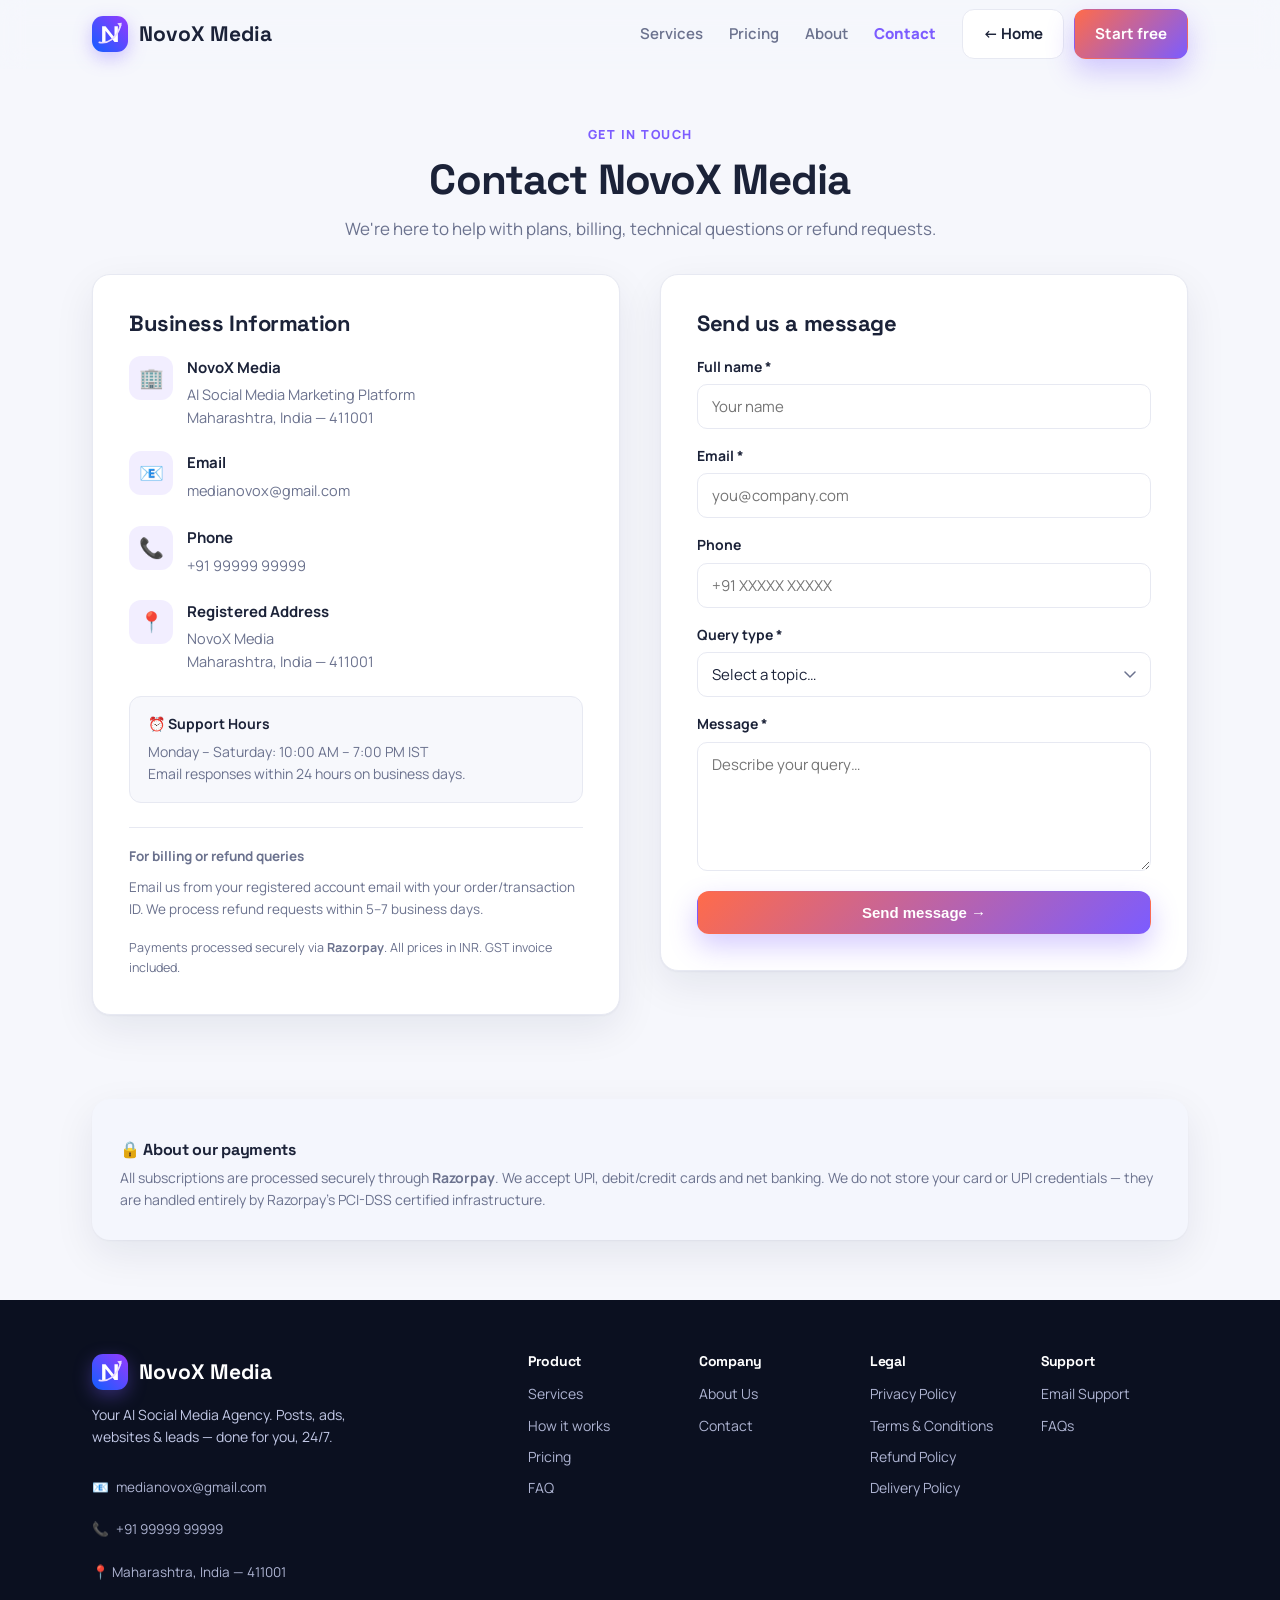
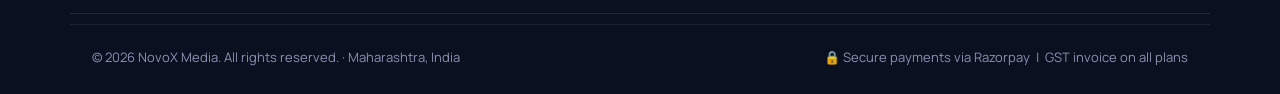
==== contact.html @ 45d8a786 "update landing page with a rozarpay requirement" ====
<!doctype html>
<html lang="en">
<head>
  <meta charset="utf-8" />
  <meta name="viewport" content="width=device-width, initial-scale=1" />
  <title>Contact Us — NovoX Media</title>
  <meta name="description" content="Contact NovoX Media for support, billing enquiries, refund requests or general questions about our AI social media marketing platform." />
  <link rel="icon" type="image/svg+xml" href="logo.svg" />
  <link rel="preconnect" href="https://fonts.googleapis.com" />
  <link rel="preconnect" href="https://fonts.gstatic.com" crossorigin />
  <link href="https://fonts.googleapis.com/css2?family=Manrope:wght@400;500;600;700;800&family=Space+Grotesk:wght@500;600;700&display=swap" rel="stylesheet" />
  <link rel="stylesheet" href="styles.css" />
  <link rel="stylesheet" href="legal.css" />
  <style>
    .contact-page-grid{display:grid;grid-template-columns:1fr 1fr;gap:40px;align-items:start;margin-top:32px}
    .contact-info-box{background:#fff;border:1px solid var(--line);border-radius:var(--radius);padding:36px;box-shadow:var(--shadow)}
    .contact-info-box h2{font-size:22px;margin-bottom:20px}
    .cinfo-row{display:flex;gap:14px;align-items:flex-start;margin-bottom:22px}
    .cinfo-ic{width:44px;height:44px;border-radius:12px;flex:none;display:grid;place-items:center;font-size:20px;background:rgba(124,92,255,.1)}
    .cinfo-text b{display:block;font-size:15px;margin-bottom:3px}
    .cinfo-text a,.cinfo-text p{font-size:14.5px;color:var(--muted)}
    .cinfo-text a:hover{color:var(--violet)}
    .cinfo-hours{background:#f7f8fc;border:1px solid var(--line);border-radius:12px;padding:16px 18px;margin-top:20px;font-size:14px;color:var(--muted)}
    .cinfo-hours b{display:block;font-size:14px;color:var(--text);margin-bottom:6px}
    .contact-form-box{background:#fff;border:1px solid var(--line);border-radius:var(--radius);padding:36px;box-shadow:var(--shadow)}
    .contact-form-box h2{font-size:22px;margin-bottom:20px}
    .cf-field{display:flex;flex-direction:column;gap:6px;margin-bottom:16px}
    .cf-field label{font-weight:700;font-size:14px}
    .cf-input{border:1px solid var(--line);border-radius:10px;padding:11px 14px;font-size:15px;font-family:var(--font);color:var(--text);background:#fff;transition:border-color .15s,box-shadow .15s;resize:vertical}
    .cf-input:focus{outline:none;border-color:var(--violet);box-shadow:0 0 0 3px rgba(124,92,255,.12)}
    .cf-select{appearance:none;background:url("data:image/svg+xml,%3Csvg xmlns='http://www.w3.org/2000/svg' width='12' height='8' viewBox='0 0 12 8'%3E%3Cpath d='M1 1l5 5 5-5' stroke='%236b728e' fill='none' stroke-width='1.5' stroke-linecap='round'/%3E%3C/svg%3E") no-repeat right 14px center;padding-right:36px}
    .cf-submit{width:100%;margin-top:4px}
    .cf-note{font-size:13px;color:var(--muted);margin-top:10px;text-align:center}
    @media(max-width:760px){.contact-page-grid{grid-template-columns:1fr}}
  </style>
</head>
<body>

  <header class="nav" id="nav">
    <div class="wrap nav-in">
      <a href="/" class="brand">
        <span class="brand-mark">N</span>
        <span class="brand-name">NovoX Media</span>
      </a>
      <nav class="nav-links" id="navLinks">
        <a href="/#services">Services</a>
        <a href="/#pricing">Pricing</a>
        <a href="/#about">About</a>
        <a href="/contact" style="color:var(--violet);font-weight:800">Contact</a>
      </nav>
      <div class="nav-cta">
        <a href="/" class="btn btn-ghost">← Home</a>
        <a href="#" class="btn btn-primary cta-start">Start free</a>
      </div>
      <button class="hamburger" id="hamburger" aria-label="Menu"><span></span><span></span><span></span></button>
    </div>
  </header>

  <section class="section" style="padding-top:52px">
    <div class="wrap">
      <div class="head reveal" style="margin-bottom:0">
        <span class="eyebrow">Get in touch</span>
        <h1 style="font-size:clamp(28px,4vw,42px)">Contact NovoX Media</h1>
        <p>We're here to help with plans, billing, technical questions or refund requests.</p>
      </div>

      <div class="contact-page-grid">

        <!-- Left: Business info -->
        <div class="contact-info-box reveal">
          <h2>Business Information</h2>

          <div class="cinfo-row">
            <div class="cinfo-ic">🏢</div>
            <div class="cinfo-text">
              <b>NovoX Media</b>
              <p>AI Social Media Marketing Platform</p>
              <p>Maharashtra, India — 411001</p>
            </div>
          </div>

          <div class="cinfo-row">
            <div class="cinfo-ic">📧</div>
            <div class="cinfo-text">
              <b>Email</b>
              <a href="mailto:medianovox@gmail.com">medianovox@gmail.com</a>
            </div>
          </div>

          <div class="cinfo-row">
            <div class="cinfo-ic">📞</div>
            <div class="cinfo-text">
              <b>Phone</b>
              <a href="tel:+919999999999">+91 99999 99999</a>
            </div>
          </div>

          <div class="cinfo-row">
            <div class="cinfo-ic">📍</div>
            <div class="cinfo-text">
              <b>Registered Address</b>
              <p>NovoX Media<br>Maharashtra, India — 411001</p>
            </div>
          </div>

          <div class="cinfo-hours">
            <b>⏰ Support Hours</b>
            Monday – Saturday: 10:00 AM – 7:00 PM IST<br>
            Email responses within 24 hours on business days.
          </div>

          <div style="margin-top:24px;padding-top:18px;border-top:1px solid var(--line)">
            <p style="font-size:13.5px;color:var(--muted);margin-bottom:10px"><strong>For billing or refund queries</strong></p>
            <p style="font-size:13.5px;color:var(--muted)">Email us from your registered account email with your order/transaction ID. We process refund requests within 5–7 business days.</p>
          </div>

          <div style="margin-top:18px">
            <p style="font-size:12.5px;color:var(--muted)">Payments processed securely via <strong>Razorpay</strong>. All prices in INR. GST invoice included.</p>
          </div>
        </div>

        <!-- Right: Contact form -->
        <div class="contact-form-box reveal" data-delay="100">
          <h2>Send us a message</h2>
          <form id="contactForm" onsubmit="handleSubmit(event)">
            <div class="cf-field">
              <label for="cf-name">Full name *</label>
              <input class="cf-input" id="cf-name" type="text" placeholder="Your name" required />
            </div>
            <div class="cf-field">
              <label for="cf-email">Email *</label>
              <input class="cf-input" id="cf-email" type="email" placeholder="you@company.com" required />
            </div>
            <div class="cf-field">
              <label for="cf-phone">Phone</label>
              <input class="cf-input" id="cf-phone" type="tel" placeholder="+91 XXXXX XXXXX" />
            </div>
            <div class="cf-field">
              <label for="cf-type">Query type *</label>
              <select class="cf-input cf-select" id="cf-type" required>
                <option value="">Select a topic…</option>
                <option>General enquiry</option>
                <option>Billing &amp; payments</option>
                <option>Refund request</option>
                <option>Technical support</option>
                <option>Partnership</option>
                <option>Other</option>
              </select>
            </div>
            <div class="cf-field">
              <label for="cf-msg">Message *</label>
              <textarea class="cf-input" id="cf-msg" rows="5" placeholder="Describe your query…" required></textarea>
            </div>
            <button type="submit" class="btn btn-primary cf-submit" id="cfBtn">Send message →</button>
            <p class="cf-note" id="cfNote" style="display:none"></p>
          </form>
        </div>

      </div>
    </div>
  </section>

  <div class="wrap" style="max-width:1140px;margin:0 auto;padding:0 22px 60px">
    <div class="about-item" style="background:#f4f6fd;border:none">
      <h3 style="font-size:16px;margin-bottom:8px">🔒 About our payments</h3>
      <p style="font-size:14px">All subscriptions are processed securely through <strong>Razorpay</strong>. We accept UPI, debit/credit cards and net banking. We do not store your card or UPI credentials — they are handled entirely by Razorpay's PCI-DSS certified infrastructure.</p>
    </div>
  </div>

  <footer class="footer">
    <div class="wrap foot-in">
      <div class="foot-brand">
        <a href="/" class="brand"><span class="brand-mark">N</span><span class="brand-name">NovoX Media</span></a>
        <p>Your AI Social Media Agency. Posts, ads, websites &amp; leads — done for you, 24/7.</p>
        <div class="foot-contact">
          <p>📧 <a href="mailto:medianovox@gmail.com">medianovox@gmail.com</a></p>
          <p>📞 <a href="tel:+919999999999">+91 99999 99999</a></p>
          <p>📍 Maharashtra, India — 411001</p>
        </div>
      </div>
      <div class="foot-cols">
        <div><h4>Product</h4><a href="/#services">Services</a><a href="/#how">How it works</a><a href="/#pricing">Pricing</a><a href="/#faq">FAQ</a></div>
        <div><h4>Company</h4><a href="/#about">About Us</a><a href="/contact">Contact</a></div>
        <div><h4>Legal</h4><a href="/privacy">Privacy Policy</a><a href="/terms">Terms &amp; Conditions</a><a href="/refund">Refund Policy</a><a href="/shipping">Delivery Policy</a></div>
        <div><h4>Support</h4><a href="mailto:medianovox@gmail.com">Email Support</a><a href="/#faq">FAQs</a></div>
      </div>
    </div>
    <div class="wrap foot-bottom">
      <span>© <span id="year"></span> NovoX Media. All rights reserved. · Maharashtra, India</span>
      <span>🔒 Secure payments via Razorpay &nbsp;|&nbsp; GST invoice on all plans</span>
    </div>
  </footer>

  <script src="script.js"></script>
  <script>
    function handleSubmit(e) {
      e.preventDefault();
      const btn = document.getElementById('cfBtn');
      const note = document.getElementById('cfNote');
      btn.disabled = true;
      btn.textContent = 'Sending…';
      // Compose mailto link with form data
      const name = document.getElementById('cf-name').value;
      const email = document.getElementById('cf-email').value;
      const type = document.getElementById('cf-type').value;
      const msg = document.getElementById('cf-msg').value;
      const subject = encodeURIComponent(`[${type}] Message from ${name}`);
      const body = encodeURIComponent(`Name: ${name}\nEmail: ${email}\nQuery: ${type}\n\n${msg}`);
      window.location.href = `mailto:medianovox@gmail.com?subject=${subject}&body=${body}`;
      note.textContent = 'Opening your email client… If it didn\'t open, email us directly at medianovox@gmail.com';
      note.style.display = 'block';
      btn.textContent = 'Message prepared ✓';
    }
  </script>
</body>
</html>
---- styles.css ----
/* ===== Design tokens (match the NovoX Media app) ===== */
:root{
  --ink:#0b1020; --ink-2:#141a30; --bg:#f6f7fc; --surface:#fff;
  --line:#e7e9f2; --text:#1b2238; --muted:#6b728e;
  --coral:#ff6b4a; --teal:#16c79a; --violet:#7c5cff; --amber:#f5a623; --blue:#3b82f6;
  --radius:18px; --shadow:0 1px 2px rgba(16,24,64,.04),0 14px 40px rgba(16,24,64,.08);
  --shadow-lg:0 30px 70px rgba(16,24,64,.20);
  --font:'Manrope',-apple-system,BlinkMacSystemFont,'Segoe UI',sans-serif;
  --display:'Space Grotesk',var(--font);
  --maxw:1140px;
}
*{box-sizing:border-box;margin:0;padding:0}
html{scroll-behavior:smooth}
body{font-family:var(--font);background:var(--bg);color:var(--text);line-height:1.6;-webkit-font-smoothing:antialiased;overflow-x:hidden}
a{color:inherit;text-decoration:none}
h1,h2,h3,h4{font-family:var(--display);font-weight:700;letter-spacing:-.02em;line-height:1.1}
img{max-width:100%}
.wrap{width:100%;max-width:var(--maxw);margin:0 auto;padding:0 22px}
.narrow{max-width:760px}
.grad{background:linear-gradient(120deg,var(--coral),var(--violet));-webkit-background-clip:text;background-clip:text;color:transparent}

/* ===== Buttons ===== */
.btn{display:inline-flex;align-items:center;justify-content:center;gap:8px;border:1px solid transparent;border-radius:12px;padding:12px 20px;font-weight:700;font-size:15px;cursor:pointer;transition:transform .12s ease,box-shadow .2s,filter .2s,background .2s;white-space:nowrap}
.btn:active{transform:translateY(1px)}
.btn-primary{background:linear-gradient(135deg,var(--coral),var(--violet));color:#fff;box-shadow:0 12px 28px rgba(124,92,255,.32)}
.btn-primary:hover{filter:brightness(1.07);transform:translateY(-2px)}
.btn-dark{background:var(--ink);color:#fff}
.btn-dark:hover{filter:brightness(1.25);transform:translateY(-2px)}
.btn-ghost{background:var(--surface);border-color:var(--line);color:var(--text)}
.btn-ghost:hover{border-color:var(--violet);color:var(--violet)}
.btn-light{background:#fff;color:var(--ink)}
.btn-light:hover{transform:translateY(-2px);box-shadow:0 14px 30px rgba(0,0,0,.18)}
.btn-outline{background:transparent;border-color:rgba(255,255,255,.4);color:#fff}
.btn-outline:hover{background:rgba(255,255,255,.12)}
.btn-lg{padding:15px 28px;font-size:16px;border-radius:14px}
.btn-block{width:100%}

/* ===== Nav ===== */
.nav{position:sticky;top:0;z-index:50;background:rgba(246,247,252,.7);backdrop-filter:blur(12px);border-bottom:1px solid transparent;transition:border-color .2s,background .2s,box-shadow .2s}
.nav.scrolled{background:rgba(255,255,255,.82);border-color:var(--line);box-shadow:0 6px 24px rgba(16,24,64,.06)}
.nav-in{display:flex;align-items:center;justify-content:space-between;height:68px;gap:18px}
.brand{display:flex;align-items:center;gap:11px;font-family:var(--display);font-weight:700}
.brand-mark{width:36px;height:36px;border-radius:11px;flex:none;background:url('logo.svg') center / cover no-repeat;display:grid;place-items:center;color:transparent;font-size:0;box-shadow:0 6px 18px rgba(124,92,255,.35)}
.brand-name{font-size:21px}
.nav-links{display:flex;gap:26px;margin-left:auto}
.nav-links a{font-weight:600;font-size:15px;color:var(--muted);position:relative}
.nav-links a:hover{color:var(--text)}
.nav-links a::after{content:'';position:absolute;left:0;bottom:-6px;width:0;height:2px;background:var(--violet);transition:width .2s}
.nav-links a:hover::after{width:100%}
.nav-cta{display:flex;gap:10px;margin-left:8px}
.hamburger{display:none;flex-direction:column;gap:5px;background:none;border:none;padding:8px}
.hamburger span{width:24px;height:2px;background:var(--text);border-radius:2px;transition:.25s}
.hamburger.open span:nth-child(1){transform:translateY(7px) rotate(45deg)}
.hamburger.open span:nth-child(2){opacity:0}
.hamburger.open span:nth-child(3){transform:translateY(-7px) rotate(-45deg)}

/* ===== Hero ===== */
.hero{position:relative;padding:72px 0 40px;overflow:hidden}
.aurora{position:absolute;inset:0;z-index:0;pointer-events:none}
.blob{position:absolute;border-radius:50%;filter:blur(70px);opacity:.5;animation:drift 18s ease-in-out infinite}
.b1{width:480px;height:480px;background:#ff6b4a;top:-160px;right:-80px}
.b2{width:420px;height:420px;background:#7c5cff;top:60px;left:-140px;animation-delay:-6s}
.b3{width:360px;height:360px;background:#16c79a;bottom:-160px;right:20%;animation-delay:-12s;opacity:.35}
@keyframes drift{0%,100%{transform:translate(0,0) scale(1)}33%{transform:translate(30px,-30px) scale(1.08)}66%{transform:translate(-20px,20px) scale(.96)}}
.hero-in{position:relative;z-index:1;display:grid;grid-template-columns:1.05fr .95fr;gap:48px;align-items:center;padding:30px 0 50px}
.pill{display:inline-flex;align-items:center;gap:8px;background:rgba(124,92,255,.1);color:#5a45c7;border:1px solid rgba(124,92,255,.22);font-weight:700;font-size:13px;padding:7px 14px;border-radius:999px;margin-bottom:20px}
.hero h1{font-size:clamp(34px,5.4vw,60px)}
.lead{font-size:clamp(16px,2vw,19px);color:var(--muted);margin:18px 0 28px;max-width:560px}
.hero-actions{display:flex;gap:12px;flex-wrap:wrap}
.hero-actions.center{justify-content:center}
.trust{display:flex;align-items:center;gap:14px;margin-top:28px;font-size:14px;color:var(--muted)}
.trust strong{color:var(--text)}
.avatars{display:flex}
.avatars span{width:34px;height:34px;border-radius:50%;display:grid;place-items:center;font-size:13px;font-weight:700;color:#fff;border:2px solid var(--bg);margin-left:-9px;background:linear-gradient(135deg,var(--violet),var(--coral))}
.avatars span:first-child{margin-left:0}
.avatars span:nth-child(2){background:linear-gradient(135deg,var(--teal),var(--blue))}
.avatars span:nth-child(3){background:linear-gradient(135deg,var(--amber),var(--coral))}
.avatars span:nth-child(4){background:linear-gradient(135deg,var(--blue),var(--violet))}
.avatars span:last-child{background:var(--ink)}
.stars{color:var(--amber);letter-spacing:1px}

/* hero art / mockups */
.hero-art{position:relative;min-height:420px}
.mock{background:#fff;border:1px solid var(--line);border-radius:20px;box-shadow:var(--shadow-lg)}
.mock-main{padding:18px;position:relative;z-index:2}
.mock-top{display:flex;align-items:center;gap:7px;font-size:13px;color:var(--muted);margin-bottom:16px}
.mock-top b{margin-left:8px;color:var(--text)}
.dot{width:10px;height:10px;border-radius:50%;background:#e3e6f0}
.dot:nth-child(1){background:#ff6b6b}.dot:nth-child(2){background:#febc2e}.dot:nth-child(3){background:#28c840}
.mock-grid{display:grid;grid-template-columns:repeat(3,1fr);gap:10px;margin-bottom:14px}
.mtile{background:#f7f8fc;border:1px solid var(--line);border-radius:13px;padding:12px;text-align:center}
.mtile .mt-ic{width:34px;height:34px;border-radius:9px;display:grid;place-items:center;margin:0 auto 6px;font-size:16px}
.mtile b{display:block;font-family:var(--display);font-size:18px}
.mtile i{font-style:normal;font-size:11px;color:var(--muted)}
.mbar{height:10px;background:#eef0f7;border-radius:999px;overflow:hidden;margin-bottom:14px}
.mbar span{display:block;height:100%;border-radius:999px;background:linear-gradient(90deg,var(--violet),var(--coral))}
.mrow{display:flex;gap:7px;flex-wrap:wrap}
.chip{font-size:12px;font-weight:700;background:#f4f5fb;border:1px solid var(--line);border-radius:999px;padding:5px 11px}
.mock-chat{position:absolute;left:-26px;bottom:14px;z-index:3;display:flex;gap:10px;align-items:flex-start;padding:12px 14px;max-width:270px}
.mc-ava{width:32px;height:32px;border-radius:50%;flex:none;display:grid;place-items:center;background:linear-gradient(135deg,var(--violet),var(--coral));font-size:15px}
.mc-bubble b{display:block;font-size:13px}
.mc-bubble span{font-size:12.5px;color:var(--muted)}
.mock-stat{position:absolute;right:-18px;top:-10px;z-index:3;padding:14px 18px;text-align:center}
.mock-stat i{font-style:normal;font-size:11px;color:var(--muted);display:block}
.mock-stat b{font-family:var(--display);font-size:26px;background:linear-gradient(120deg,var(--teal),var(--violet));-webkit-background-clip:text;background-clip:text;color:transparent}
.mock-stat span{font-size:11px;color:var(--teal);font-weight:700}
.float{animation:float 6s ease-in-out infinite}
.float-slow{animation:float 8s ease-in-out infinite}
.float-fast{animation:float 5s ease-in-out infinite reverse}
@keyframes float{0%,100%{transform:translateY(0)}50%{transform:translateY(-14px)}}

/* platform strip */
.strip{display:flex;align-items:center;gap:22px;flex-wrap:wrap;justify-content:center;padding:18px 0 6px;color:var(--muted);font-size:13px;font-weight:600}
.strip-logos{display:flex;gap:14px;flex-wrap:wrap;justify-content:center}
.strip-logos div{background:#fff;border:1px solid var(--line);border-radius:999px;padding:8px 14px;font-weight:700;font-size:13.5px;box-shadow:var(--shadow);transition:transform .15s}
.strip-logos div:hover{transform:translateY(-3px)}

/* ===== Stats ===== */
.stats{padding:18px 0 10px}
.stat-band{display:grid;grid-template-columns:repeat(4,1fr);gap:18px}
.stat{background:var(--surface);border:1px solid var(--line);border-radius:var(--radius);padding:26px 18px;text-align:center;box-shadow:var(--shadow)}
.stat b{display:block;font-family:var(--display);font-size:clamp(28px,4vw,40px);background:linear-gradient(120deg,var(--coral),var(--violet));-webkit-background-clip:text;background-clip:text;color:transparent}
.stat span{color:var(--muted);font-size:13.5px;font-weight:600}

/* ===== Sections ===== */
.section{padding:84px 0}
.section.alt{background:linear-gradient(180deg,#fff,#f4f6fd)}
.head{text-align:center;max-width:680px;margin:0 auto 46px}
.eyebrow{display:inline-block;font-weight:800;font-size:12.5px;letter-spacing:.12em;text-transform:uppercase;color:var(--violet);margin-bottom:12px}
.head h2{font-size:clamp(26px,4vw,40px)}
.head p{color:var(--muted);font-size:17px;margin-top:12px}

/* services cards */
.cards{display:grid;grid-template-columns:repeat(3,1fr);gap:20px}
.card{background:var(--surface);border:1px solid var(--line);border-radius:var(--radius);padding:28px;box-shadow:var(--shadow);transition:transform .18s,box-shadow .18s,border-color .18s}
.card:hover{transform:translateY(-6px);box-shadow:var(--shadow-lg);border-color:transparent}
.c-ic{width:54px;height:54px;border-radius:14px;display:grid;place-items:center;font-size:26px;margin-bottom:16px;background:color-mix(in srgb,var(--c) 15%,#fff);box-shadow:0 8px 20px color-mix(in srgb,var(--c) 28%,transparent)}
.card h3{font-size:19px;margin-bottom:8px}
.card p{color:var(--muted);font-size:14.5px}

/* steps */
.steps{display:grid;grid-template-columns:repeat(4,1fr);gap:20px}
.step{background:var(--surface);border:1px solid var(--line);border-radius:var(--radius);padding:26px;box-shadow:var(--shadow);position:relative}
.s-no{display:grid;place-items:center;width:42px;height:42px;border-radius:12px;background:linear-gradient(135deg,var(--violet),var(--coral));color:#fff;font-family:var(--display);font-weight:700;font-size:19px;margin-bottom:16px}
.step h3{font-size:18px;margin-bottom:6px}
.step p{color:var(--muted);font-size:14px}

/* split / Nova */
.split{display:grid;grid-template-columns:1fr 1fr;gap:48px;align-items:center}
.split-copy h2{font-size:clamp(26px,3.6vw,38px);margin:8px 0 14px}
.split-copy p{color:var(--muted);font-size:16.5px}
.ticks{list-style:none;margin:20px 0 26px;display:flex;flex-direction:column;gap:12px}
.ticks li{position:relative;padding-left:34px;font-weight:600;font-size:15px}
.ticks li::before{content:'✓';position:absolute;left:0;top:-1px;width:24px;height:24px;border-radius:50%;background:rgba(22,199,154,.15);color:var(--teal);display:grid;place-items:center;font-weight:800;font-size:13px}
.chatcard{background:#fff;border:1px solid var(--line);border-radius:22px;box-shadow:var(--shadow-lg);overflow:hidden}
.cc-head{display:flex;align-items:center;gap:11px;padding:16px 18px;background:linear-gradient(135deg,var(--ink),var(--ink-2));color:#fff}
.cc-ava{width:38px;height:38px;border-radius:50%;display:grid;place-items:center;background:linear-gradient(135deg,var(--violet),var(--coral));font-size:18px}
.cc-head b{font-size:15px}.cc-head i{font-style:normal;font-size:12px;color:#16c79a}
.cc-body{padding:18px;display:flex;flex-direction:column;gap:10px;background:#f7f8fc}
.cc-msg{max-width:84%;padding:11px 14px;border-radius:14px;font-size:14px;line-height:1.5}
.cc-msg.me{align-self:flex-end;background:linear-gradient(135deg,var(--coral),var(--violet));color:#fff;border-bottom-right-radius:4px}
.cc-msg.bot{align-self:flex-start;background:#fff;border:1px solid var(--line);border-bottom-left-radius:4px}

/* pricing */
.toggle{display:inline-flex;gap:4px;background:#eef0f7;border-radius:12px;padding:5px;margin-top:24px}
.t-btn{border:none;background:transparent;border-radius:9px;padding:9px 18px;font-weight:700;font-size:14px;color:var(--muted);cursor:pointer;transition:.18s}
.t-btn.active{background:#fff;color:var(--text);box-shadow:var(--shadow)}
.t-btn em{font-style:normal;font-size:11px;color:var(--teal);font-weight:800;margin-left:4px}
.plans{display:grid;grid-template-columns:repeat(3,1fr);gap:22px;align-items:stretch}
.plan{background:var(--surface);border:1px solid var(--line);border-radius:22px;padding:30px;box-shadow:var(--shadow);display:flex;flex-direction:column;position:relative;transition:transform .18s,box-shadow .18s}
.plan:hover{transform:translateY(-6px);box-shadow:var(--shadow-lg)}
.plan.pop{border-color:var(--coral);box-shadow:0 24px 60px rgba(255,107,74,.2);transform:scale(1.03)}
.plan.pop:hover{transform:scale(1.03) translateY(-6px)}
.ribbon{position:absolute;top:-13px;left:50%;transform:translateX(-50%);background:linear-gradient(135deg,var(--coral),var(--violet));color:#fff;font-size:11px;font-weight:800;letter-spacing:.08em;padding:6px 14px;border-radius:999px;box-shadow:0 8px 18px rgba(124,92,255,.35)}
.plan h3{font-size:22px}
.plan .tag{color:var(--muted);font-size:13.5px;margin-top:4px;min-height:38px}
.price{margin:14px 0 4px}
.price .amt{font-family:var(--display);font-size:38px;font-weight:700}
.price .per{font-style:normal;color:var(--muted);font-size:15px;font-weight:600}
.plan ul{list-style:none;margin:18px 0 24px;display:flex;flex-direction:column;gap:11px}
.plan li{position:relative;padding-left:26px;font-size:14.5px}
.plan li::before{content:'✓';position:absolute;left:0;color:var(--teal);font-weight:800}
.plan .btn{margin-top:auto}
.pay-note{text-align:center;color:var(--muted);font-size:13.5px;margin-top:26px}

/* testimonials */
.quotes{display:grid;grid-template-columns:repeat(3,1fr);gap:20px}
.quote{background:var(--surface);border:1px solid var(--line);border-radius:var(--radius);padding:26px;box-shadow:var(--shadow);display:flex;flex-direction:column;gap:14px}
.quote blockquote{font-size:15px;line-height:1.6}
.quote figcaption{display:flex;align-items:center;gap:11px;margin-top:auto}
.quote figcaption span{width:42px;height:42px;border-radius:50%;display:grid;place-items:center;font-weight:700;color:#fff;background:linear-gradient(135deg,var(--violet),var(--coral))}
.quote figcaption b{font-size:14px;display:block}.quote figcaption i{font-style:normal;font-size:12.5px;color:var(--muted)}

/* faq */
.faq{display:flex;flex-direction:column;gap:12px}
.faq details{background:var(--surface);border:1px solid var(--line);border-radius:14px;padding:4px 20px;box-shadow:var(--shadow)}
.faq summary{list-style:none;cursor:pointer;font-weight:700;font-size:16px;padding:16px 0;display:flex;align-items:center;justify-content:space-between;gap:12px}
.faq summary::-webkit-details-marker{display:none}
.faq .ac{font-family:var(--display);font-size:22px;color:var(--violet);transition:transform .2s;flex:none}
.faq details[open] .ac{transform:rotate(45deg)}
.faq p{color:var(--muted);font-size:14.5px;padding:0 0 18px}

/* final cta */
.cta-final{padding:60px 0 84px}
.cta-box{position:relative;overflow:hidden;text-align:center;color:#fff;border-radius:28px;padding:64px 28px;background:linear-gradient(135deg,var(--ink),var(--ink-2));border:1px solid rgba(124,92,255,.3)}
.cta-box::before{content:'';position:absolute;inset:0;background:radial-gradient(500px 220px at 15% -20%,rgba(255,107,74,.5),transparent 60%),radial-gradient(500px 220px at 100% 130%,rgba(124,92,255,.55),transparent 60%)}
.cta-box>*{position:relative}
.cta-box h2{font-size:clamp(26px,4vw,40px)}
.cta-box p{color:#c2c8e6;margin:12px 0 26px;font-size:17px}

/* footer */
.footer{background:var(--ink);color:#c2c8e6;padding:54px 0 26px}
.footer .brand-name{color:#fff}
.foot-in{display:grid;grid-template-columns:1.2fr 2fr;gap:40px;padding-bottom:30px;border-bottom:1px solid rgba(255,255,255,.1)}
.foot-brand p{margin-top:14px;font-size:14px;max-width:300px}
.foot-cols{display:grid;grid-template-columns:repeat(4,1fr);gap:24px}
.foot-cols h4{color:#fff;font-size:14px;margin-bottom:14px}
.foot-cols a{display:block;font-size:14px;margin-bottom:9px;color:#aeb4d2;transition:color .15s}
.foot-cols a:hover{color:#fff}
.foot-bottom{display:flex;justify-content:space-between;align-items:center;padding-top:22px;margin-top:10px;border-top:1px solid rgba(255,255,255,.08);font-size:13px;color:#8a90b0;flex-wrap:wrap;gap:8px}

/* ===== About section ===== */
.about-grid{display:grid;grid-template-columns:repeat(3,1fr);gap:20px;margin-bottom:32px}
.about-item{background:var(--surface);border:1px solid var(--line);border-radius:var(--radius);padding:28px;box-shadow:var(--shadow)}
.about-item h3{font-size:19px;margin:14px 0 8px}
.about-item p{color:var(--muted);font-size:14.5px}
.about-cta{display:flex;gap:12px;justify-content:center;flex-wrap:wrap}

/* ===== Contact section ===== */
.contact-strip{background:linear-gradient(180deg,var(--bg),#fff)}
.contact-cards{display:grid;grid-template-columns:repeat(3,1fr);gap:20px;margin-bottom:24px}
.contact-card{background:var(--surface);border:1px solid var(--line);border-radius:var(--radius);padding:28px;box-shadow:var(--shadow);text-align:center}
.cc-icon{font-size:32px;margin-bottom:14px}
.contact-card h3{font-size:18px;margin-bottom:8px}
.contact-card p{color:var(--muted);font-size:14px;margin-bottom:10px}
.contact-link{font-weight:700;color:var(--violet);font-size:15px}
.contact-link:hover{text-decoration:underline}
.contact-addr{font-weight:600;font-size:14px;color:var(--text)}
.contact-note{text-align:center;color:var(--muted);font-size:13.5px;max-width:600px;margin:0 auto}

/* ===== Footer contact details ===== */
.foot-contact{margin-top:14px;display:grid;gap:7px}
.foot-contact p{font-size:13.5px;color:#aeb4d2;display:flex;align-items:center;gap:7px}
.foot-contact a{color:#aeb4d2;transition:color .15s}
.foot-contact a:hover{color:#fff}

/* ===== Scroll reveal ===== */
.reveal{opacity:0;transform:translateY(26px);transition:opacity .7s cubic-bezier(.2,.7,.2,1),transform .7s cubic-bezier(.2,.7,.2,1)}
.reveal.in{opacity:1;transform:none}

/* ===== Responsive ===== */
@media(max-width:960px){
  .hero-in{grid-template-columns:1fr;gap:30px}
  .hero-art{min-height:360px;max-width:460px;margin:0 auto}
  .split{grid-template-columns:1fr;gap:30px}
  .cards,.quotes,.about-grid,.contact-cards{grid-template-columns:1fr 1fr}
  .steps,.stat-band{grid-template-columns:1fr 1fr}
  .plans{grid-template-columns:1fr;max-width:440px;margin:0 auto}
  .plan.pop{transform:none}.plan.pop:hover{transform:translateY(-6px)}
  .foot-in{grid-template-columns:1fr}
  .foot-cols{grid-template-columns:repeat(2,1fr)}
}
@media(max-width:760px){
  .nav-links,.nav-cta{display:none}
  .hamburger{display:flex}
  .nav-links.show{display:flex;position:absolute;top:68px;left:0;right:0;flex-direction:column;background:#fff;padding:16px 22px;gap:14px;border-bottom:1px solid var(--line);box-shadow:var(--shadow)}
  .nav-links.show a{font-size:16px;color:var(--text)}
  .section{padding:60px 0}
  .cards,.quotes,.steps,.stat-band,.about-grid,.contact-cards{grid-template-columns:1fr}
  .foot-cols{grid-template-columns:1fr 1fr}
}
@media(prefers-reduced-motion:reduce){
  .reveal{opacity:1;transform:none;transition:none}
  .float,.float-slow,.float-fast,.blob{animation:none}
  html{scroll-behavior:auto}
}
---- legal.css ----
/* ===== Legal pages (privacy / terms / refund) ===== */
.legal-wrap{min-height:100vh;padding:60px 0 80px}
.legal-doc{padding:48px 28px;background:#fff;border:1px solid var(--line);border-radius:var(--radius);box-shadow:var(--shadow);margin-top:32px;margin-bottom:32px}
.legal-doc h1{font-size:clamp(24px,4vw,36px);margin-bottom:6px}
.legal-doc .meta{color:var(--muted);font-size:13.5px;margin-bottom:18px}
.legal-doc .intro{font-size:16px;line-height:1.7;margin-bottom:32px;padding-bottom:24px;border-bottom:1px solid var(--line)}
.legal-doc section{margin-bottom:24px}
.legal-doc h2{font-size:17px;margin-bottom:10px;color:var(--ink)}
.legal-doc p{color:var(--muted);font-size:15px;line-height:1.7}
.legal-doc ul{margin:8px 0 0 18px;display:grid;gap:7px}
.legal-doc li{color:var(--muted);font-size:15px;line-height:1.6}
.legal-links{display:flex;flex-wrap:wrap;gap:12px;margin-top:36px;padding-top:24px;border-top:1px solid var(--line)}
.legal-links a{display:inline-flex;align-items:center;padding:9px 16px;border:1px solid var(--line);border-radius:10px;font-weight:600;font-size:14px;color:var(--violet);transition:background .15s,border-color .15s}
.legal-links a:hover{background:rgba(124,92,255,.07);border-color:var(--violet)}
.legal-copy{color:var(--muted);font-size:12.5px;margin-top:16px}

@media(max-width:640px){
  .legal-doc{padding:28px 18px}
}
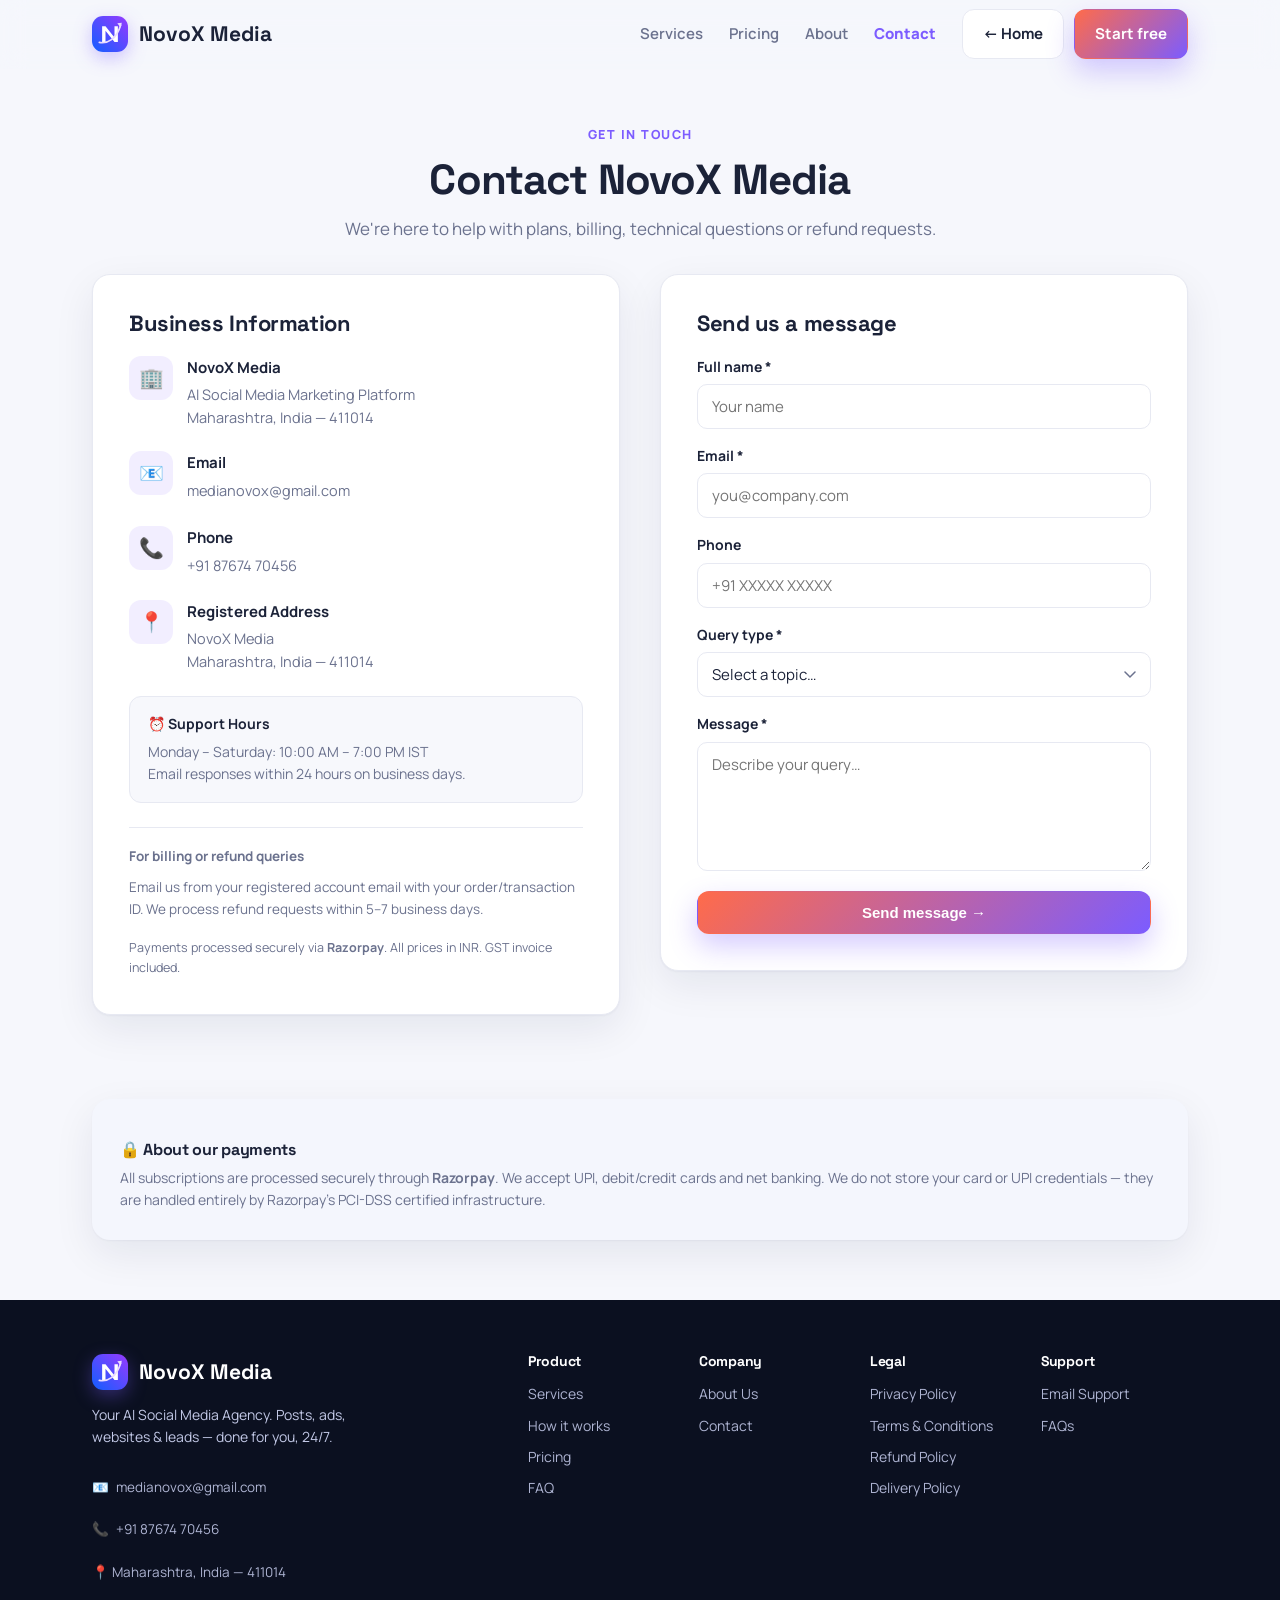
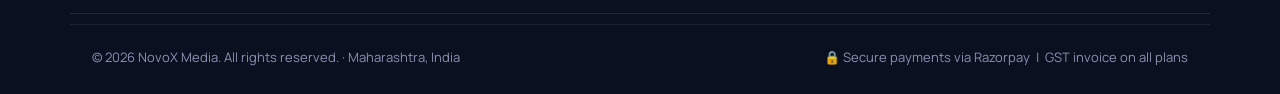
==== commit 9c116d1d: "update landing page with a rozarpay requirement" ====
--- a/contact.html
+++ b/contact.html
@@ -75,7 +75,7 @@
             <div class="cinfo-text">
               <b>NovoX Media</b>
               <p>AI Social Media Marketing Platform</p>
-              <p>Maharashtra, India — 411001</p>
+              <p>Maharashtra, India — 411014</p>
             </div>
           </div>
 
@@ -91,7 +91,7 @@
             <div class="cinfo-ic">📞</div>
             <div class="cinfo-text">
               <b>Phone</b>
-              <a href="tel:+919999999999">+91 99999 99999</a>
+              <a href="tel:+918767470456">+91 87674 70456</a>
             </div>
           </div>
 
@@ -99,7 +99,7 @@
             <div class="cinfo-ic">📍</div>
             <div class="cinfo-text">
               <b>Registered Address</b>
-              <p>NovoX Media<br>Maharashtra, India — 411001</p>
+              <p>NovoX Media<br>Maharashtra, India — 411014</p>
             </div>
           </div>
 
@@ -174,8 +174,8 @@
         <p>Your AI Social Media Agency. Posts, ads, websites &amp; leads — done for you, 24/7.</p>
         <div class="foot-contact">
           <p>📧 <a href="mailto:medianovox@gmail.com">medianovox@gmail.com</a></p>
-          <p>📞 <a href="tel:+919999999999">+91 99999 99999</a></p>
-          <p>📍 Maharashtra, India — 411001</p>
+          <p>📞 <a href="tel:+918767470456">+91 87674 70456</a></p>
+          <p>📍 Maharashtra, India — 411014</p>
         </div>
       </div>
       <div class="foot-cols">
